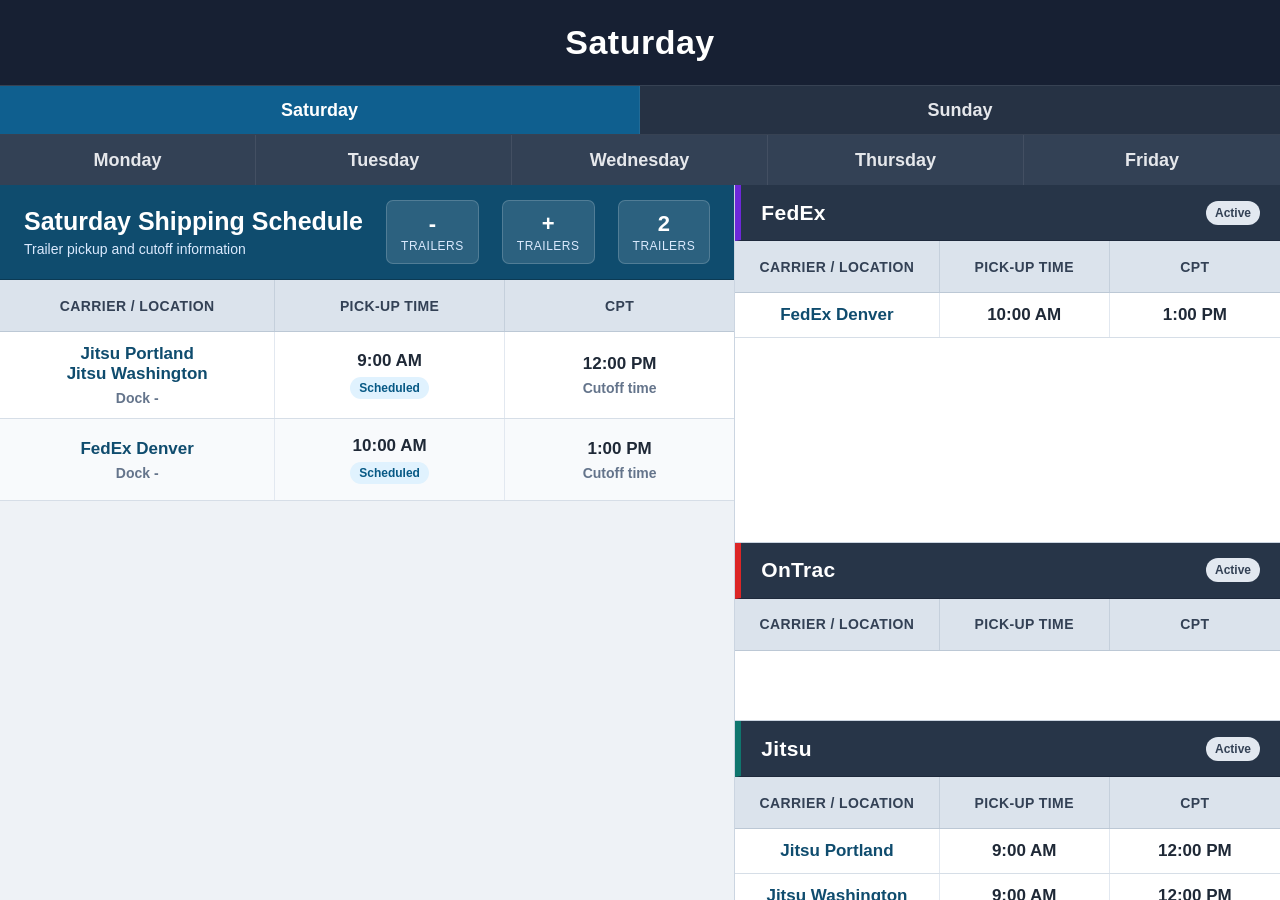
==== saturday.html @ b5d689f1 "Add files via upload" ====
<!DOCTYPE html>
<html lang="en">
<head>
    <meta charset="UTF-8">

    <meta
        name="viewport"
        content="width=device-width, initial-scale=1.0"
    >

    <title>G-Shipping Schedule</title>

    <style>

    </style>
    <link rel="styleSheet" href="./saturdayStyle.css">
</head>

<body>

    <main id="container">

        <!-- =====================================================
                             FIXED TOP AREA
        ====================================================== -->

        <header id="day-selector">

            <section id="current-day">
                <h1>Saturday</h1>
            </section>

             <nav id="weekend-nav" aria-label="Weekend navigation">

                <a
                    class="day-link active"
                    href="./saturday.html"
                >
                    Saturday
                </a>
                <a
                    class="day-link"
                    href="./sunday.html"
                >
                    Sunday
                </a>

            </nav>

            <nav id="weekday-nav" aria-label="Weekday navigation">

                <a
                    class="day-link "
                    href="./index.html"
                >
                    Monday
                </a>

                <a
                    class="day-link "
                    href="./tuesday.html"
                >
                    Tuesday
                </a>

                <a
                    class="day-link"
                    href="./wednesday.html"
                >
                    Wednesday
                </a>

                <a
                    class="day-link"
                    href="./thursday.html"
                >
                    Thursday
                </a>

                <a
                    class="day-link "
                    href="./friday.html"
                >
                    Friday
                </a>

            </nav>

        </header>

        <!-- =====================================================
                            MAIN DASHBOARD
        ====================================================== -->

        <section id="dashboard">

            <!-- =================================================
                         SHIPPING SCHEDULE PANEL
            ================================================== -->

            <section id="shipping-schedule">

                <header id="schedule-header">

                    <div>
                        <h2 id="schedule-title">
                            Saturday Shipping Schedule
                        </h2>

                        <p id="schedule-subtitle">
                            Trailer pickup and cutoff information
                        </p>
                    </div>

                    <div id="trailer-count">
                        <strong>-</strong>
                        <span>Trailers</span>
                    </div>
                    <div id="trailer-count">
                        <strong>+</strong>
                        <span>Trailers</span>
                    </div>
                    <div id="trailer-count">
                        <strong>2</strong>
                        <span>Trailers</span>
                    </div>

                </header>

                <!-- Only this section scrolls -->

                <div class="schedule-scroll-area">

                    <div class="schedule-column-header">

                        <div class="column-heading">
                            Carrier / Location
                        </div>

                        <div class="column-heading">
                            Pick-up Time
                        </div>

                        <div class="column-heading">
                            CPT
                        </div>

                    </div>

                    <div id="trailer-list">
                        <article class="trailer-log">

                            <p class="schedule-cell">
                                <span class="schedule-label carrier-name">
                                    Jitsu Portland <br> Jitsu Washington
                                </span>

                                <span class="schedule-value">
                                    Dock -
                                </span>
                            </p>

                            <p class="schedule-cell">
                                <span class="schedule-label">
                                    9:00 AM
                                </span>

                                <span class="status-badge">
                                    Scheduled
                                </span>
                            </p>

                            <p class="schedule-cell">
                                <span class="schedule-label">
                                    12:00 PM
                                </span>

                                <span class="schedule-value">
                                    Cutoff time
                                </span>
                            </p>

                        </article>

                        <article class="trailer-log">

                            <p class="schedule-cell">
                                <span class="schedule-label carrier-name">
                                    FedEx Denver
                                </span>

                                <span class="schedule-value">
                                    Dock -
                                </span>
                            </p>

                            <p class="schedule-cell">
                                <span class="schedule-label">
                                    10:00 AM
                                </span>

                                <span class="status-badge">
                                    Scheduled
                                </span>
                            </p>

                            <p class="schedule-cell">
                                <span class="schedule-label">
                                    1:00 PM
                                </span>

                                <span class="schedule-value">
                                    Cutoff time
                                </span>
                            </p>

                        </article>
 
                    </div>

                </div>

            </section>

            <!-- =================================================
                            FIXED CARRIER PANELS
            ================================================== -->

            <aside id="carrier-panels">

                <section
                    id="fedex-panel"
                    class="carrier-panel"
                >

                    <header class="panel-header">
                        <h2>FedEx</h2>

                        <span class="panel-status">
                            Active
                        </span>
                    </header>

                    <div class="schedule-scroll-area">
                        <div class="schedule-column-header">

                            <div class="column-heading">
                                Carrier / Location
                            </div>

                            <div class="column-heading">
                                Pick-up Time
                            </div>

                            <div class="column-heading">
                                CPT
                            </div>
                        </div> 
                       <article class="side-panels-schedule">

                            <p class="schedule-cell ">
                                <span class="schedule-label carrier-name">
                                    FedEx Denver
                                </span>
                            </p>

                            <p class="schedule-cell">
                                <span class="schedule-label">
                                    10:00 AM
                                </span>

                            </p>

                            <p class="schedule-cell">
                                <span class="schedule-label">
                                    1:00 PM
                                </span>
                            </p>

                        </article>   
                    </div>

                </section>
            <!-- =================================================
                            FIXED CARRIER PANELS
            ================================================== -->
                <section
                    id="ontrac-panel"
                    class="carrier-panel"
                >

                    <header class="panel-header">
                        <h2>OnTrac</h2>

                        <span class="panel-status">
                            Active
                        </span>
                    </header>
                    <div class="schedule-scroll-area">
                        <div class="schedule-column-header">

                            <div class="column-heading">
                                Carrier / Location
                            </div>

                            <div class="column-heading">
                                Pick-up Time
                            </div>

                            <div class="column-heading">
                                CPT
                            </div>
                        </div> 
  
                    </div>

                </section>
            <!-- =================================================
                            FIXED CARRIER PANELS
            ================================================== -->
                <section
                    id="jitsu-panel"
                    class="carrier-panel"
                >

                    <header class="panel-header">
                        <h2>Jitsu</h2>

                        <span class="panel-status">
                            Active
                        </span>
                    </header>
                    <div class="schedule-scroll-area">
                        <div class="schedule-column-header">

                            <div class="column-heading">
                                Carrier / Location
                            </div>

                            <div class="column-heading">
                                Pick-up Time
                            </div>

                            <div class="column-heading">
                                CPT
                            </div>
                        </div> 
                       <article class="side-panels-schedule">

                            <p class="schedule-cell ">
                                <span class="schedule-label carrier-name">
                                    Jitsu Portland 
                                </span>
                            </p>

                            <p class="schedule-cell">
                                <span class="schedule-label">
                                    9:00 AM
                                </span>

                            </p>

                            <p class="schedule-cell">
                                <span class="schedule-label">
                                    12:00 PM
                                </span>
                            </p>

                        </article>   
                       <article class="side-panels-schedule">

                            <p class="schedule-cell ">
                                <span class="schedule-label carrier-name">
                                    Jitsu Washington
                                </span>
                            </p>

                            <p class="schedule-cell">
                                <span class="schedule-label">
                                    9:00 AM
                                </span>

                            </p>

                            <p class="schedule-cell">
                                <span class="schedule-label">
                                    12:00 PM
                                </span>
                            </p>

                        </article>   
                    </div>

                </section>
                </section>

            </aside>

        </section>

    </main>

</body>
</html>
---- saturdayStyle.css ----
/* =========================================================
                           GLOBAL SETTINGS
        ========================================================= */
        :root {
            --background: #ff6600;
            --line: #D6DCE3;
            --white: #FFFFFF;

        }
        * {
            box-sizing: border-box;
        }

        html,
        body {
            width: 100%;
            height: 100%;
            margin: 0;
        }

        body {
            overflow: hidden;

            background-color: #e9edf2;
            color: #1f2937;

            font-family:
                Arial,
                Helvetica,
                sans-serif;
        }

        a {
            color: inherit;
            text-decoration: none;
        }

        button,
        a {
            font: inherit;
        }

        /* =========================================================
                           MAIN PAGE LAYOUT
        ========================================================= */

        #container {
            display: grid;

            width: 100%;
            height: 100vh;

            grid-template-rows: 185px minmax(0, 1fr);

            overflow: hidden;
        }

        /* =========================================================
                           DAY SELECTOR
        ========================================================= */

        #day-selector {
            display: grid;

            grid-template-rows:
                85px
                50px
                50px;

            background-color: #1f2937;
            color: #ffffff;

            border-bottom: 1px solid #111827;
        }

        #current-day {
            display: flex;
            align-items: center;
            justify-content: center;

            background-color: #172033;
        }

        #current-day h1 {
            margin: 0;

            font-size: 34px;
            letter-spacing: 0.5px;
        }

        #weekend-nav {
            display: grid;
            grid-template-columns: 1fr 1fr;
            align-items: center;

            background-color: #263244;

            border-top: 1px solid rgba(255, 255, 255, 0.08);
            border-bottom: 1px solid rgba(255, 255, 255, 0.08);
        }

        #weekday-nav {
            display: grid;
            grid-template-columns: repeat(5, 1fr);

            background-color: #334155;
        }

        .day-link {
            display: flex;
            align-items: center;
            justify-content: center;

            min-width: 0;
            height: 100%;

            padding: 8px 12px;

            color: #e5e7eb;

            font-size: 18px;
            font-weight: 700;
            text-align: center;

            border-right: 1px solid rgba(255, 255, 255, 0.08);

            transition:
                background-color 0.2s ease,
                color 0.2s ease;
        }

        .day-link:last-child {
            border-right: none;
        }

        .day-link:hover {
            background-color: #475569;
            color: #ffffff;
        }

        .day-link.active {
            background-color: #0f5f8f;
            color: #ffffff;
        }


        /* =========================================================
                           DASHBOARD CONTENT
        ========================================================= */

        #dashboard {
            display: grid;

            min-height: 0;

            grid-template-columns:
                minmax(500px, 1.35fr)
                minmax(360px, 1fr);

            overflow: hidden;
        }

        /* =========================================================
                           SHIPPING SCHEDULE
        ========================================================= */

        #shipping-schedule {
            display: grid;

            min-width: 0;
            min-height: 0;

            grid-template-rows:
                95px
                minmax(0, 1fr);

            background-color: #f8fafc;

            border-right: 1px solid #cbd5e1;
        }

        #schedule-header {
            display: flex;
            align-items: center;
            justify-content: space-between;

            padding: 18px 24px;

            background-color: #0f4c6e;
            color: #ffffff;

            border-bottom: 1px solid #0b3a54;
        }

        #schedule-title {
            margin: 0;

            font-size: 25px;
            font-weight: 800;
            line-height: 1.15;
        }

        #schedule-subtitle {
            margin: 6px 0 0;

            color: #dbeafe;

            font-size: 14px;
        }

        #trailer-count {
            display: flex;
            flex-direction: column;
            align-items: center;
            justify-content: center;

            min-width: 82px;

            padding: 10px 14px;

            background-color: rgba(255, 255, 255, 0.12);

            border: 1px solid rgba(255, 255, 255, 0.18);
            border-radius: 7px;
        }

        #trailer-count strong {
            font-size: 22px;
        }

        #trailer-count span {
            margin-top: 2px;

            color: #dbeafe;

            font-size: 12px;
            text-transform: uppercase;
            letter-spacing: 0.5px;
        }

        /* This is the only area that scrolls */

        .schedule-scroll-area {
            min-height: 0;

            overflow-y: auto;
            overflow-x: hidden;

            background-color: #eef2f6;

            scrollbar-width: thin;
            scrollbar-color: #94a3b8 #e2e8f0;
        }

        .schedule-scroll-area::-webkit-scrollbar {
            width: 11px;
        }

        .schedule-scroll-area::-webkit-scrollbar-track {
            background-color: #e2e8f0;
        }

        .schedule-scroll-area::-webkit-scrollbar-thumb {
            background-color: #94a3b8;

            border: 3px solid #e2e8f0;
            border-radius: 10px;
        }

        .schedule-scroll-area::-webkit-scrollbar-thumb:hover {
            background-color: #64748b;
        }

        /* Column headings remain visible while rows scroll */

        .schedule-column-header {
            position: sticky;
            top: 0;
            z-index: 5;

            display: grid;
            grid-template-columns:
                1.2fr
                1fr
                1fr;

            min-height: 52px;

            background-color: #dbe3ec;
            color: #334155;

            border-bottom: 1px solid #bcc8d5;
        }

        .column-heading {
            display: flex;
            align-items: center;
            justify-content: center;

            padding: 10px;

            font-size: 14px;
            font-weight: 800;
            text-align: center;
            text-transform: uppercase;
            letter-spacing: 0.4px;

            border-right: 1px solid #c5d0dc;
        }

        .column-heading:last-child {
            border-right: none;
        }

        #trailer-list {
            display: block;
        }

        .trailer-log {
            display: grid;
            grid-template-columns:
                1.2fr
                1fr
                1fr;

            min-height: 82px;

            background-color: #ffffff;

            border-bottom: 1px solid #d6dee7;
        }

        .trailer-log:nth-child(even) {
            background-color: #f8fafc;
        }

        .trailer-log:hover {
            background-color: #edf6fc;
        }

        .schedule-cell {
            display: flex;
            flex-direction: column;
            align-items: center;
            justify-content: center;

            min-width: 0;

            margin: 0;
            padding: 12px 10px;

            text-align: center;

            border-right: 1px solid #e2e8f0;
        }

        .schedule-cell:last-child {
            border-right: none;
        }

        .schedule-label {
            color: #1f2937;

            font-size: 17px;
            font-weight: 800;
        }

        .schedule-value {
            margin-top: 6px;

            color: #64748b;

            font-size: 14px;
            font-weight: 600;
        }

        .carrier-name {
            color: #0f4c6e;
        }

        .status-badge {
            display: inline-flex;
            align-items: center;
            justify-content: center;

            margin-top: 6px;
            padding: 4px 9px;

            background-color: #e0f2fe;
            color: #075985;

            border-radius: 999px;

            font-size: 12px;
            font-weight: 800;
        }
        .status-badge-negative {
            display: inline-flex;
            align-items: center;
            justify-content: center;

            margin-top: 6px;
            padding: 4px 9px;

            background-color: #E5E7EB;
            color: #4B5563;

            border-radius: 999px;

            font-size: 12px;
            font-weight: 800;
        }
        .status-badge-important {
            display: inline-flex;
            align-items: center;
            justify-content: center;

            margin-top: 6px;
            padding: 4px 9px;

            background-color: var(--background);
            color: var(--white);

            border-radius: 999px;

            font-size: 12px;
            font-weight: 800;
        }

        /* =========================================================
                           RIGHT-SIDE PANELS
        ========================================================= */

        #carrier-panels {
            display: grid;

            min-width: 0;
            min-height: 0;

            grid-template-rows:
                2fr
                1fr
                1fr;

            overflow: hidden;

            background-color: #dbe1e8;
        }

        .carrier-panel {
            display: flex;
            flex-direction: column;

            min-height: 0;

            background-color: #ffffff;

            border-bottom: 1px solid #cbd5e1;
        }

        .carrier-panel:last-child {
            border-bottom: none;
        }

        .panel-header {
            display: flex;
            align-items: center;
            justify-content: space-between;

            min-height: 56px;

            padding: 14px 20px;

            background-color: #273548;
            color: #ffffff;

            border-bottom: 1px solid #1e293b;
        }

        .panel-header h2 {
            margin: 0;

            font-size: 21px;
            letter-spacing: 0.3px;
        }

        .panel-status {
            padding: 5px 9px;

            background-color: #e2e8f0;
            color: #334155;

            border-radius: 999px;

            font-size: 12px;
            font-weight: 800;
        }

        .information-card {
            display: flex;
            flex-direction: column;
            justify-content: center;

            min-width: 0;

            padding: 14px;

            background-color: #ffffff;

            border: 1px solid #d8e0e8;
            border-radius: 7px;

            box-shadow: 0 1px 2px rgba(15, 23, 42, 0.06);
        }
        .side-panels-schedule{
            display: grid;
            grid-template-columns:
                1.2fr
                1fr
                1fr;

            max-height: 60px ;

            background-color: #ffffff;

            border-bottom: 1px solid #d6dee7;
        }

        /* Professional carrier accents */
        .imporant {
            border-left: 6px solid var(--background);
        }
        #fedex-panel .panel-header {
            border-left: 6px solid #6d28d9;
        }

        #ontrac-panel .panel-header {
            border-left: 6px solid #dc2626;
        }

        #jitsu-panel .panel-header {
            border-left: 6px solid #0f766e;
        }

        /* =========================================================
                           RESPONSIVE DESIGN
        ========================================================= */

        @media (max-width: 900px) {
            body {
                overflow: auto;
            }

            #container {
                height: auto;
                min-height: 100vh;

                grid-template-rows: auto auto;

                overflow: visible;
            }

            #dashboard {
                grid-template-columns: 1fr;

                overflow: visible;
            }

            #shipping-schedule {
                height: 650px;

                border-right: none;
                border-bottom: 1px solid #cbd5e1;
            }

            #carrier-panels {
                grid-template-rows: repeat(3, minmax(230px, auto));

                overflow: visible;
            }
        }

        @media (max-width: 650px) {

            #day-selector {
                grid-template-rows: auto auto auto;
            }

            #current-day {
                min-height: 75px;
            }

            #weekend-nav {
                grid-template-columns: 1fr 60px 1fr;
            }

            #weekday-nav {
                grid-template-columns: repeat(2, 1fr);
            }

            #weekday-nav .day-link:last-child {
                grid-column: 1 / -1;
            }

            .day-link {
                min-height: 48px;

                font-size: 15px;
            }

            #dashboard {
                min-width: 620px;
            }

            body {
                overflow-x: auto;
            }
        }
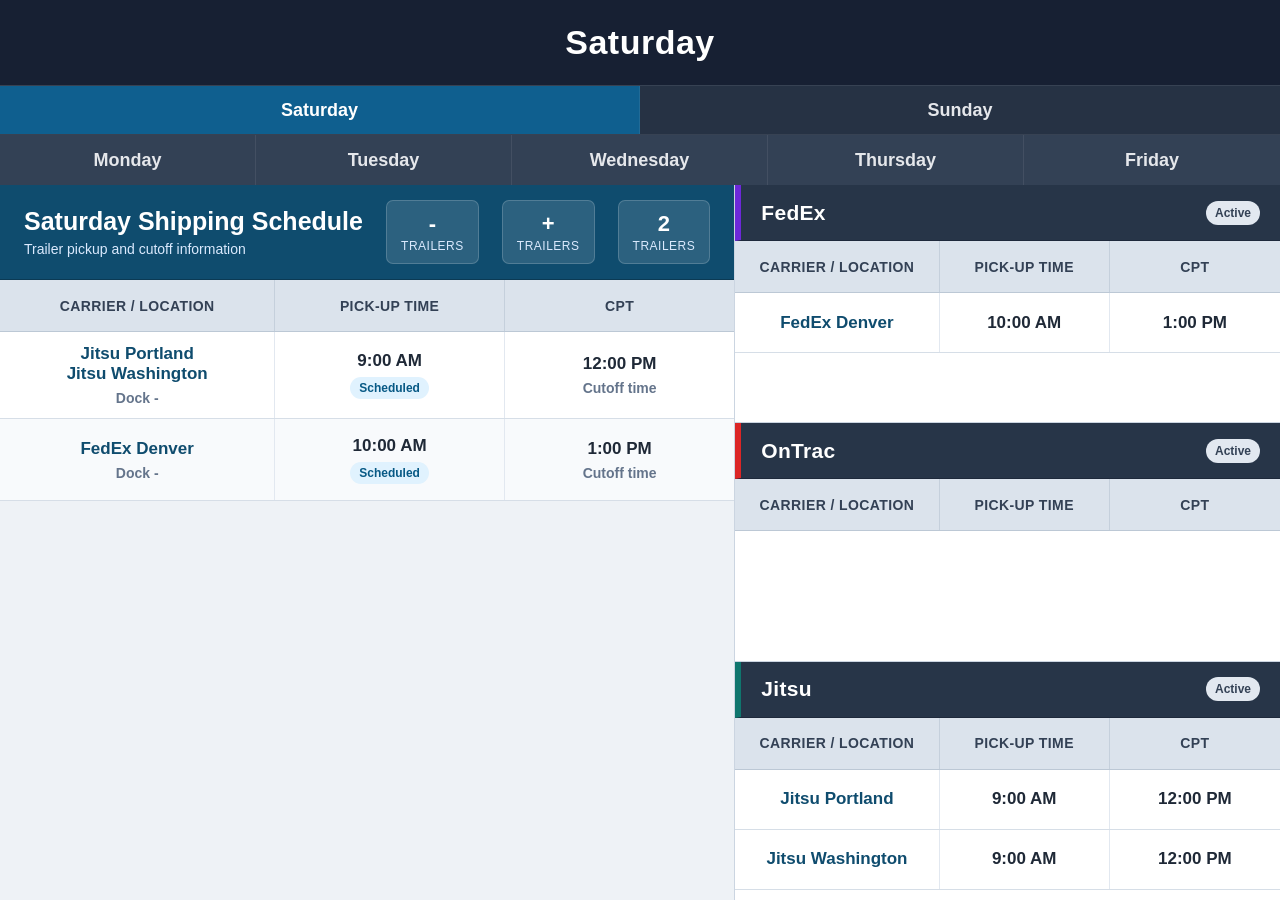
==== commit 585212e2: "Add files via upload" ====
--- a/saturday.html
+++ b/saturday.html
@@ -112,15 +112,15 @@
                         </p>
                     </div>
 
-                    <div id="trailer-count">
+                    <div class="trailer-count">
                         <strong>-</strong>
                         <span>Trailers</span>
                     </div>
-                    <div id="trailer-count">
+                    <div class="trailer-count">
                         <strong>+</strong>
                         <span>Trailers</span>
                     </div>
-                    <div id="trailer-count">
+                    <div class="trailer-count">
                         <strong>2</strong>
                         <span>Trailers</span>
                     </div>
--- a/saturdayStyle.css
+++ b/saturdayStyle.css
@@ -208,7 +208,7 @@
             font-size: 14px;
         }
 
-        #trailer-count {
+        .trailer-count {
             display: flex;
             flex-direction: column;
             align-items: center;
@@ -224,11 +224,11 @@
             border-radius: 7px;
         }
 
-        #trailer-count strong {
+        .trailer-count strong {
             font-size: 22px;
         }
 
-        #trailer-count span {
+        .trailer-count span {
             margin-top: 2px;
 
             color: #dbeafe;
@@ -438,7 +438,7 @@
             min-height: 0;
 
             grid-template-rows:
-                2fr
+                1fr
                 1fr
                 1fr;
 
@@ -512,17 +512,11 @@
 
             box-shadow: 0 1px 2px rgba(15, 23, 42, 0.06);
         }
-        .side-panels-schedule{
-            display: grid;
-            grid-template-columns:
-                1.2fr
-                1fr
-                1fr;
-
-            max-height: 60px ;
-
+        .side-panels-schedule {
+            display: grid;
+            grid-template-columns: 1.2fr 1fr 1fr;
+            min-height: 60px;   /* was: max-height: 60px */
             background-color: #ffffff;
-
             border-bottom: 1px solid #d6dee7;
         }
 
@@ -574,45 +568,54 @@
             }
 
             #carrier-panels {
-                grid-template-rows: repeat(3, minmax(230px, auto));
-
+                grid-template-rows: repeat(3, minmax(230px, 320px));
                 overflow: visible;
             }
         }
-
-        @media (max-width: 650px) {
-
-            #day-selector {
-                grid-template-rows: auto auto auto;
-            }
-
-            #current-day {
-                min-height: 75px;
-            }
-
-            #weekend-nav {
-                grid-template-columns: 1fr 60px 1fr;
-            }
-
-            #weekday-nav {
-                grid-template-columns: repeat(2, 1fr);
-            }
-
-            #weekday-nav .day-link:last-child {
-                grid-column: 1 / -1;
-            }
-
-            .day-link {
-                min-height: 48px;
-
-                font-size: 15px;
-            }
-
-            #dashboard {
-                min-width: 620px;
-            }
-
-            body {
-                overflow-x: auto;
-            }
-        }+/* ============================
+   Mobile (iPhone / Android)
+============================ */
+@media (max-width: 650px) {
+
+    #day-selector {
+        grid-template-rows: auto auto auto;
+    }
+
+    #current-day {
+        min-height: 75px;
+    }
+
+    #weekend-nav {
+        grid-template-columns: 1fr 1fr;
+    }
+
+    #weekday-nav {
+        grid-template-columns: repeat(2, 1fr);
+    }
+
+    #weekday-nav .day-link:last-child {
+        grid-column: 1 / -1;
+    }
+
+    .day-link {
+        min-height: 48px;
+        font-size: 15px;
+    }
+
+    /* NEW: let header row grow to fit the wrapped content
+       instead of clipping/hiding it at the old fixed 95px */
+    #shipping-schedule {
+        grid-template-rows: auto minmax(0, 1fr);
+    }
+
+    /* NEW: wrap trailer counts instead of forcing horizontal overflow */
+    #schedule-header {
+        flex-wrap: wrap;
+        row-gap: 10px;
+    }
+
+    .trailer-count {
+        min-width: 70px;
+        flex: 1 1 0;
+    }
+}
